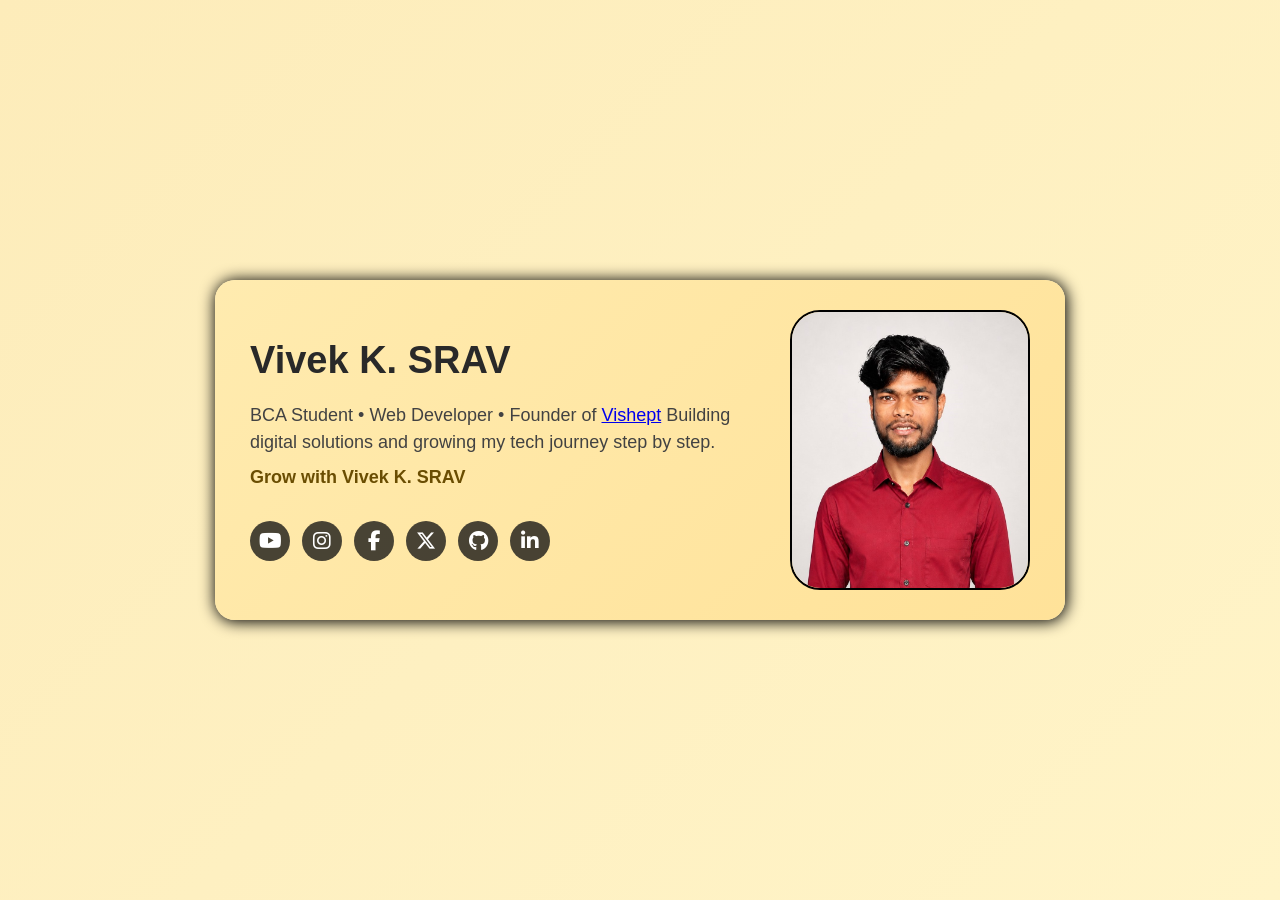
==== index.html @ 1b71d08f "Add Tittle Updated the profile webcard with new content and styles." ====
<!DOCTYPE html>
<html lang="en">

<head>
    <meta charset="UTF-8">
    <meta name="viewport" content="width=device-width, initial-scale=1.0">
    <title>vivekkumarsrav profile webcard</title>
    <meta name="description" content="Official Profile webcard of Vivek K. SRAV. AI, Web Development, Technology, Projects and Innovation | founder of Vishept.">
    <meta name="google-site-verification" content="THwd0T8BZAk3-2Z1FJiVkLfGyK24ch-OY8yPiNjxQlM" />
    <link rel="stylesheet" href="https://cdnjs.cloudflare.com/ajax/libs/font-awesome/6.5.1/css/all.min.css">

    <style>
        * {
            margin: 0;
            padding: 0;
            box-sizing: border-box;
            font-family: Arial, sans-serif;
        }

        body {
            height: 100vh;
            display: flex;
            justify-content: center;
            align-items: center;
            background: linear-gradient(135deg, #fdecba, #fff4c8);
            padding: 20px;
        }


        .profile-card {
            width: 850px;
            height: 340px;
            background: orange;
            background: linear-gradient(135deg, #ffebaf, #ffe299);
            border-radius: 20px;
            padding: 35px;
            display: flex;
            gap: 30px;
            align-items: center;
            box-shadow: 1px 1px 15px 1px rgb(0, 0, 0);
        }

        .profile-card:hover {
            box-shadow: 1px 1px 25px 1px rgb(26, 25, 25);
            background: linear-gradient(135deg, #ffe299, #ffebaf);
            transform: 0.2s;

        }


        .left-section {
            flex: 1;
            color: white;
        }

        .left-section h1 {
            font-size: 38px;
            margin-bottom: 20px;
            color: #292929;
        }

        .left-section p {
            font-size: 18px;
            line-height: 1.5;
            color: #424242;
            margin-bottom: 8px;
            text-align: left;
        }


        .social-icons {
            margin-top: 30px;
            display: flex;
            gap: 12px;
            
        }

        .social-icons a {
            width: 40px;
            height: 40px;
            border-radius: 50%;
            display: flex;
            justify-content: center;
            align-items: center;
            text-decoration: none;
            background: rgba(19, 19, 19, 0.772);
            color: white;
            font-size: 20px;
            transition: 0.2s;
        }

        .social-icons a:hover {
            background: orange;
            box-shadow: 0.5px 1px 18px 1px black;
            transform: translateY(-5px);
        }

        .right-section {
            width: 240px;
            height: 280px;
            border-radius: 30px;
            overflow: hidden;
            border: 2px solid black;
        }

        .right-section img {
            width: 100%;
            height: 100%;
            object-fit: cover;
        }

        .right-section img:hover {
            transform: translate3d(-5px);
        }

        #vks {
            font-family: sans-serif;
            font-weight: bold;
            color: #6a4d02;
            width: 25ch;
            text-wrap: nowrap;
            overflow: hidden;
            animation: typing 3s steps(20) infinite alternate-reverse;
        }

        @keyframes typing {
            from {
                width: 0;

            }
        }


        @media(max-width:768px) {

            .profile-card {
                flex-direction: column-reverse;
                text-align: center;
                width: 100%;
                height: 600px;
            }

            

            .social-icons {
                justify-content: center;
            }

            .right-section {
                width: 220px;
                height: 220px;
            }

            .left-section h1 {
                font-size: 30px;
            }

        }
    </style>
</head>

<body>

    <div class="profile-card">
        <div class="left-section">
            <h1>Vivek K. SRAV</h1>
            <p>
                <samp title="Pesuing Bachelor of Computer Application from Patna Session: 2025-28">BCA Student</samp> • Web Developer • Founder of <samp title="Vishept is Software sevice based Agency"><a title="Visit" id="vpt" href="https://yt.openinapp.co/xvghe" target="_blank">Vishept</a></samp>
                Building digital solutions and growing my tech journey step by step.
            </p>
            <p id="vks">Grow with Vivek K. SRAV</p>


            <div class="social-icons">
                <a href="https://www.youtube.com/@vivekkumar-srav" target="_blank">
                    <i class="fab fa-youtube"></i>
                </a>
                <a href="https://www.instagram.com/vivekkumarsrav/" target="_blank">
                    <i class="fab fa-instagram"></i>
                </a>
                <a href="https://www.facebook.com/vivekkumarsrav/" target="_blank">
                    <i class="fab fa-facebook-f"></i>
                </a>
                <a href="https://x.com/vivekkumarsrav/" target="_blank">
                    <i class="fab fa-x-twitter"></i>
                </a>

                <a href="https://github.com/vivekkumarsrav" target="_blank">
                    <i class="fab fa-github"></i>
                </a>

                <a href="https://www.linkedin.com/in/vivekkumarsrav/" target="_blank">
                    <i class="fab fa-linkedin-in"></i>
                </a>
            </div>
        </div>
        
        <div class="right-section">
            <img src="vivekkumar-srav.jpg" alt="Vivek K. SRAV photo">
        </div>

    </div>

</body>

</html>
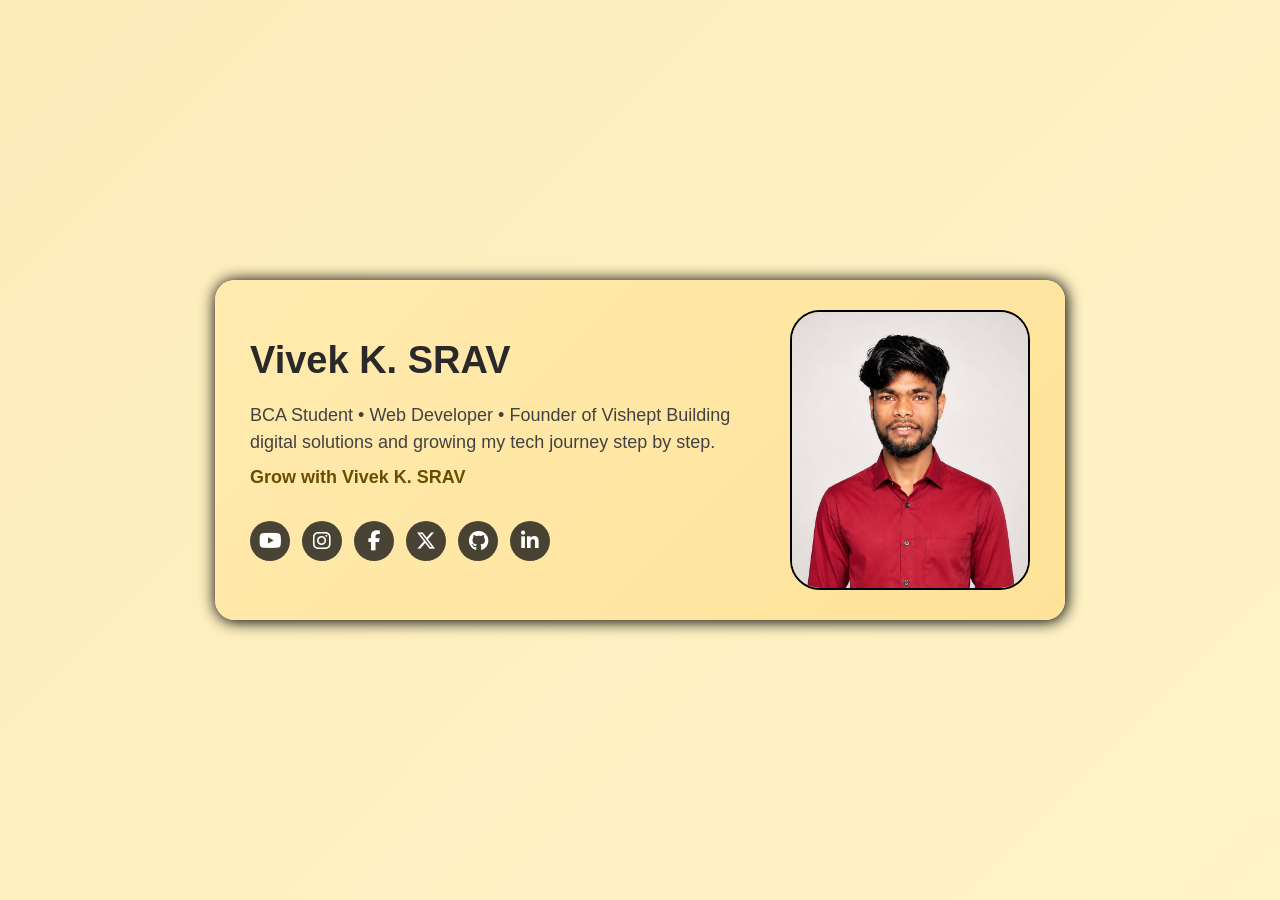
==== commit 8ea023a5: "Update index.html" ====
--- a/index.html
+++ b/index.html
@@ -65,6 +65,14 @@
             color: #424242;
             margin-bottom: 8px;
             text-align: left;
+        }
+        #vpt{
+            text-decoration: none;
+            color: #424242;
+        }
+        #vpt:hover{
+            color: black ;
+            text-decoration: underline;
         }
 
 
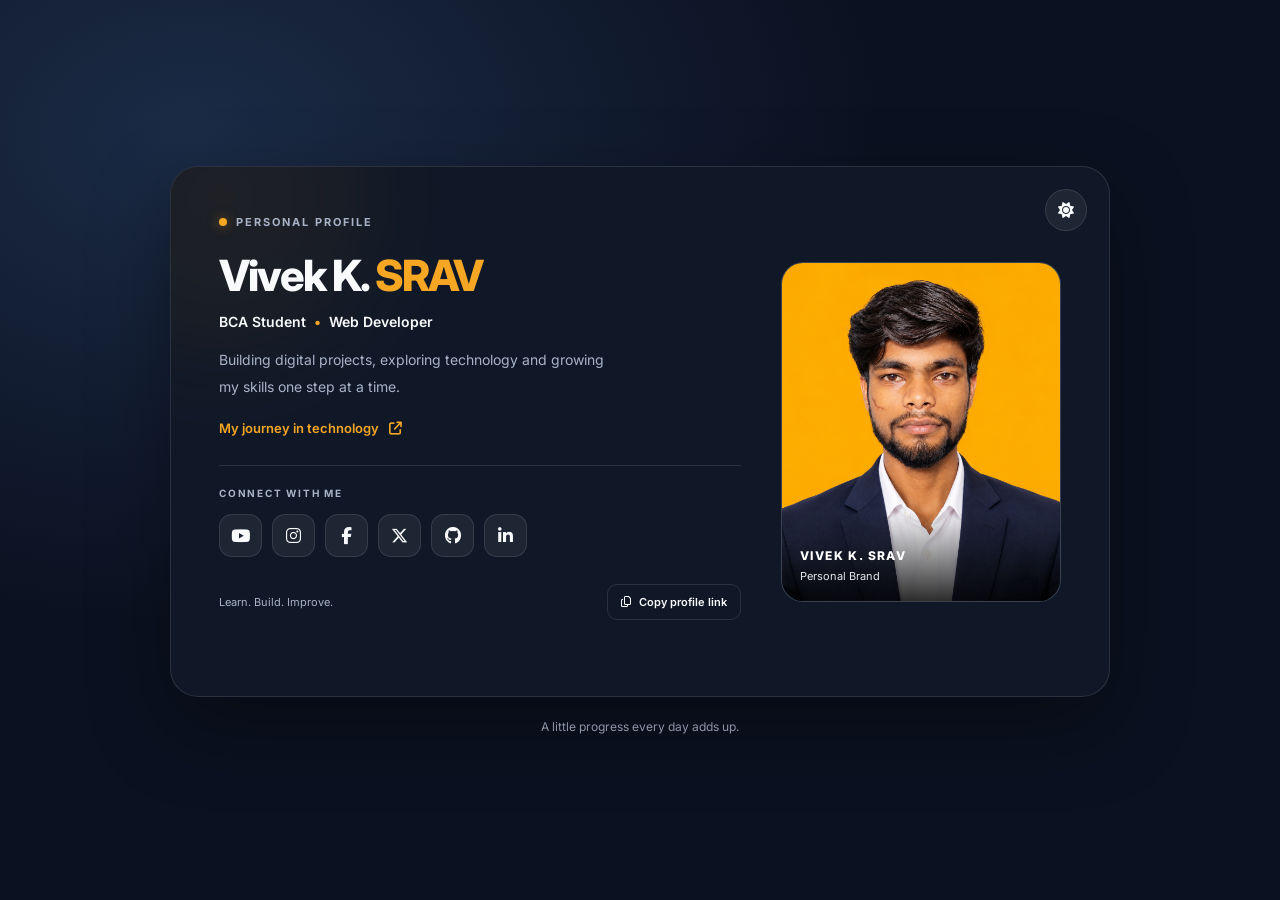
==== commit f3297d99: "Redesign personal profile card and organize project files" ====
--- a/index.html
+++ b/index.html
@@ -1,214 +1,144 @@
+
 <!DOCTYPE html>
 <html lang="en">
-
 <head>
     <meta charset="UTF-8">
     <meta name="viewport" content="width=device-width, initial-scale=1.0">
-    <title>vivekkumarsrav profile webcard</title>
-    <meta name="description" content="Official Profile webcard of Vivek K. SRAV. AI, Web Development, Technology, Projects and Innovation | founder of Vishept.">
-    <meta name="google-site-verification" content="THwd0T8BZAk3-2Z1FJiVkLfGyK24ch-OY8yPiNjxQlM" />
-    <link rel="stylesheet" href="https://cdnjs.cloudflare.com/ajax/libs/font-awesome/6.5.1/css/all.min.css">
 
-    <style>
-        * {
-            margin: 0;
-            padding: 0;
-            box-sizing: border-box;
-            font-family: Arial, sans-serif;
-        }
+    <meta name="description"
+          content="Official profile of Vivek K. SRAV. Explore my technology journey, projects and social profiles.">
 
-        body {
-            height: 100vh;
-            display: flex;
-            justify-content: center;
-            align-items: center;
-            background: linear-gradient(135deg, #fdecba, #fff4c8);
-            padding: 20px;
-        }
+    <meta name="theme-color" content="#101827">
+    <link rel="canonical" href="https://vivekkumarsrav.github.io/">
 
+    <title>Vivek K. SRAV | Personal Profile</title>
 
-        .profile-card {
-            width: 850px;
-            height: 340px;
-            background: orange;
-            background: linear-gradient(135deg, #ffebaf, #ffe299);
-            border-radius: 20px;
-            padding: 35px;
-            display: flex;
-            gap: 30px;
-            align-items: center;
-            box-shadow: 1px 1px 15px 1px rgb(0, 0, 0);
-        }
+    <link rel="preconnect" href="https://fonts.googleapis.com">
+    <link rel="preconnect" href="https://fonts.gstatic.com" crossorigin>
 
-        .profile-card:hover {
-            box-shadow: 1px 1px 25px 1px rgb(26, 25, 25);
-            background: linear-gradient(135deg, #ffe299, #ffebaf);
-            transform: 0.2s;
+    <link href="https://fonts.googleapis.com/css2?family=Inter:wght@400;500;600;700;800&display=swap"
+          rel="stylesheet">
 
-        }
+    <link rel="stylesheet"
+          href="https://cdnjs.cloudflare.com/ajax/libs/font-awesome/6.5.1/css/all.min.css">
 
-
-        .left-section {
-            flex: 1;
-            color: white;
-        }
-
-        .left-section h1 {
-            font-size: 38px;
-            margin-bottom: 20px;
-            color: #292929;
-        }
-
-        .left-section p {
-            font-size: 18px;
-            line-height: 1.5;
-            color: #424242;
-            margin-bottom: 8px;
-            text-align: left;
-        }
-        #vpt{
-            text-decoration: none;
-            color: #424242;
-        }
-        #vpt:hover{
-            color: black ;
-            text-decoration: underline;
-        }
-
-
-        .social-icons {
-            margin-top: 30px;
-            display: flex;
-            gap: 12px;
-            
-        }
-
-        .social-icons a {
-            width: 40px;
-            height: 40px;
-            border-radius: 50%;
-            display: flex;
-            justify-content: center;
-            align-items: center;
-            text-decoration: none;
-            background: rgba(19, 19, 19, 0.772);
-            color: white;
-            font-size: 20px;
-            transition: 0.2s;
-        }
-
-        .social-icons a:hover {
-            background: orange;
-            box-shadow: 0.5px 1px 18px 1px black;
-            transform: translateY(-5px);
-        }
-
-        .right-section {
-            width: 240px;
-            height: 280px;
-            border-radius: 30px;
-            overflow: hidden;
-            border: 2px solid black;
-        }
-
-        .right-section img {
-            width: 100%;
-            height: 100%;
-            object-fit: cover;
-        }
-
-        .right-section img:hover {
-            transform: translate3d(-5px);
-        }
-
-        #vks {
-            font-family: sans-serif;
-            font-weight: bold;
-            color: #6a4d02;
-            width: 25ch;
-            text-wrap: nowrap;
-            overflow: hidden;
-            animation: typing 3s steps(20) infinite alternate-reverse;
-        }
-
-        @keyframes typing {
-            from {
-                width: 0;
-
-            }
-        }
-
-
-        @media(max-width:768px) {
-
-            .profile-card {
-                flex-direction: column-reverse;
-                text-align: center;
-                width: 100%;
-                height: 600px;
-            }
-
-            
-
-            .social-icons {
-                justify-content: center;
-            }
-
-            .right-section {
-                width: 220px;
-                height: 220px;
-            }
-
-            .left-section h1 {
-                font-size: 30px;
-            }
-
-        }
-    </style>
+    <link rel="stylesheet" href="style.css">
+    <script src="script.js" defer></script>
 </head>
 
 <body>
+    <main class="page-container">
 
-    <div class="profile-card">
-        <div class="left-section">
-            <h1>Vivek K. SRAV</h1>
-            <p>
-                <samp title="Pesuing Bachelor of Computer Application from Patna Session: 2025-28">BCA Student</samp> • Web Developer • Founder of <samp title="Vishept is Software sevice based Agency"><a title="Visit" id="vpt" href="https://yt.openinapp.co/xvghe" target="_blank">Vishept</a></samp>
-                Building digital solutions and growing my tech journey step by step.
-            </p>
-            <p id="vks">Grow with Vivek K. SRAV</p>
+        <article class="profile-card">
 
+            <button class="theme-toggle"
+                    id="themeToggle"
+                    type="button"
+                    aria-label="Switch to light theme"
+                    title="Toggle theme">
+                <i class="fa-solid fa-sun" aria-hidden="true"></i>
+            </button>
 
-            <div class="social-icons">
-                <a href="https://www.youtube.com/@vivekkumar-srav" target="_blank">
-                    <i class="fab fa-youtube"></i>
-                </a>
-                <a href="https://www.instagram.com/vivekkumarsrav/" target="_blank">
-                    <i class="fab fa-instagram"></i>
-                </a>
-                <a href="https://www.facebook.com/vivekkumarsrav/" target="_blank">
-                    <i class="fab fa-facebook-f"></i>
-                </a>
-                <a href="https://x.com/vivekkumarsrav/" target="_blank">
-                    <i class="fab fa-x-twitter"></i>
+            <div class="profile-content">
+
+                <div class="eyebrow">
+                    <span class="status-dot"></span>
+                    PERSONAL PROFILE
+                </div>
+
+                <h1>Vivek K. <span>SRAV</span></h1>
+
+                <p class="role">
+                    BCA Student <span>•</span> Web Developer
+                </p>
+
+                <p class="description">
+                    Building digital projects, exploring technology
+                    and growing my skills one step at a time.
+                </p>
+
+                <a class="brand-link"
+                   href="https://www.linkedin.com/in/vivekkumarsrav/"
+                   target="_blank"
+                   rel="noopener noreferrer">
+                    <span>My journey in technology</span>
+                    <i class="fa-solid fa-arrow-up-right-from-square"
+                       aria-hidden="true"></i>
                 </a>
 
-                <a href="https://github.com/vivekkumarsrav" target="_blank">
-                    <i class="fab fa-github"></i>
-                </a>
+                <div class="divider"></div>
 
-                <a href="https://www.linkedin.com/in/vivekkumarsrav/" target="_blank">
-                    <i class="fab fa-linkedin-in"></i>
-                </a>
+                <p class="social-heading">CONNECT WITH ME</p>
+
+                <nav class="social-links" aria-label="Social media profiles">
+
+                    <a href="https://www.youtube.com/@vivekkumar-srav"
+                       target="_blank" rel="noopener noreferrer"
+                       aria-label="YouTube" title="YouTube">
+                        <i class="fa-brands fa-youtube" aria-hidden="true"></i>
+                    </a>
+
+                    <a href="https://www.instagram.com/vivekkumarsrav/"
+                       target="_blank" rel="noopener noreferrer"
+                       aria-label="Instagram" title="Instagram">
+                        <i class="fa-brands fa-instagram" aria-hidden="true"></i>
+                    </a>
+
+                    <a href="https://www.facebook.com/vivekkumarsrav/"
+                       target="_blank" rel="noopener noreferrer"
+                       aria-label="Facebook" title="Facebook">
+                        <i class="fa-brands fa-facebook-f" aria-hidden="true"></i>
+                    </a>
+
+                    <a href="https://x.com/vivekkumarsrav"
+                       target="_blank" rel="noopener noreferrer"
+                       aria-label="X" title="X">
+                        <i class="fa-brands fa-x-twitter" aria-hidden="true"></i>
+                    </a>
+
+                    <a href="https://github.com/vivekkumarsrav"
+                       target="_blank" rel="noopener noreferrer"
+                       aria-label="GitHub" title="GitHub">
+                        <i class="fa-brands fa-github" aria-hidden="true"></i>
+                    </a>
+
+                    <a href="https://www.linkedin.com/in/vivekkumarsrav/"
+                       target="_blank" rel="noopener noreferrer"
+                       aria-label="LinkedIn" title="LinkedIn">
+                        <i class="fa-brands fa-linkedin-in" aria-hidden="true"></i>
+                    </a>
+
+                </nav>
+
+                <div class="card-footer">
+                    <span>Learn. Build. Improve.</span>
+
+                    <button id="copyButton" class="copy-button" type="button">
+                        <i class="fa-regular fa-copy" aria-hidden="true"></i>
+                        <span>Copy profile link</span>
+                    </button>
+                </div>
+
+                <p id="copyMessage" class="copy-message"
+                   role="status" aria-live="polite"></p>
+
             </div>
-        </div>
-        
-        <div class="right-section">
-            <img src="vivekkumar-srav.jpg" alt="Vivek K. SRAV photo">
-        </div>
 
-    </div>
+            <div class="profile-image">
+                <img src="vivekkumarsrav.png"
+                     alt="Portrait of Vivek K. SRAV"
+                     fetchpriority="high">
 
+                <div class="image-caption">
+                    <span>VIVEK K. SRAV</span>
+                    <span>Personal Brand</span>
+                </div>
+            </div>
+
+        </article>
+
+        <p class="page-note">A little progress every day adds up.</p>
+
+    </main>
 </body>
-
 </html>
--- a/style.css
+++ b/style.css
@@ -0,0 +1,412 @@
+
+/* ---------- Base styles ---------- */
+
+:root {
+    color-scheme: dark;
+    --page-bg: #0b1120;
+    --card-bg: #101827;
+    --text: #f8fafc;
+    --muted: #a8b3c7;
+    --accent: #f5a623;
+    --border: rgba(255, 255, 255, 0.11);
+    --icon-bg: rgba(255, 255, 255, 0.06);
+    --shadow: rgba(0, 0, 0, 0.35);
+}
+
+* {
+    margin: 0;
+    padding: 0;
+    box-sizing: border-box;
+}
+
+body {
+    min-height: 100vh;
+    font-family: "Inter", sans-serif;
+    background:
+        radial-gradient(ellipse at 15% 15%, #1b2b46 0%, transparent 45%),
+        var(--page-bg);
+    color: var(--text);
+    display: grid;
+    place-items: center;
+    padding: 32px 18px;
+    transition: background 0.3s, color 0.3s;
+}
+
+button,
+a {
+    -webkit-tap-highlight-color: transparent;
+}
+
+button {
+    font: inherit;
+}
+
+a {
+    color: inherit;
+}
+
+/* ---------- Main layout ---------- */
+
+.page-container {
+    width: 100%;
+    max-width: 940px;
+}
+
+.profile-card {
+    position: relative;
+    display: grid;
+    grid-template-columns: 1fr 280px;
+    align-items: center;
+    gap: 40px;
+    padding: 48px;
+    background: var(--card-bg);
+    border: 1px solid var(--border);
+    border-radius: 28px;
+    box-shadow: 0 28px 80px var(--shadow);
+    overflow: hidden;
+    isolation: isolate;
+    transition: background 0.3s, border-color 0.3s;
+}
+
+.profile-card::before {
+    content: "";
+    position: absolute;
+    top: -120px;
+    left: -100px;
+    width: 300px;
+    height: 300px;
+    border-radius: 50%;
+    background: var(--accent);
+    opacity: 0.06;
+    filter: blur(60px);
+    z-index: -1;
+}
+
+/* ---------- Theme button ---------- */
+
+.theme-toggle {
+    position: absolute;
+    top: 22px;
+    right: 22px;
+    width: 42px;
+    height: 42px;
+    border-radius: 50%;
+    border: 1px solid var(--border);
+    background: var(--icon-bg);
+    color: var(--text);
+    cursor: pointer;
+    transition: transform 0.2s, background 0.2s;
+}
+
+.theme-toggle:hover {
+    transform: rotate(15deg);
+    background: var(--accent);
+    color: #101827;
+}
+
+/* ---------- Profile content ---------- */
+
+.profile-content {
+    min-width: 0;
+}
+
+.eyebrow {
+    display: flex;
+    align-items: center;
+    gap: 9px;
+    color: var(--muted);
+    font-size: 11px;
+    font-weight: 700;
+    letter-spacing: 2px;
+    margin-bottom: 22px;
+}
+
+.status-dot {
+    width: 8px;
+    height: 8px;
+    background: var(--accent);
+    border-radius: 50%;
+    box-shadow: 0 0 12px rgba(245, 166, 35, 0.5);
+}
+
+.profile-content h1 {
+    font-size: clamp(30px, 4vw, 43px);
+    font-weight: 800;
+    line-height: 1.15;
+    letter-spacing: -1.8px;
+    margin-bottom: 13px;
+}
+
+.profile-content h1 span {
+    color: var(--accent);
+}
+
+.role {
+    font-size: 14px;
+    font-weight: 600;
+    color: var(--text);
+    margin-bottom: 17px;
+}
+
+.role span {
+    color: var(--accent);
+    padding: 0 4px;
+}
+
+.description {
+    max-width: 390px;
+    font-size: 14px;
+    line-height: 1.9;
+    color: var(--muted);
+}
+
+.brand-link {
+    display: inline-flex;
+    align-items: center;
+    gap: 10px;
+    margin-top: 20px;
+    font-size: 13px;
+    font-weight: 600;
+    color: var(--accent);
+    text-decoration: none;
+    transition: gap 0.2s;
+}
+
+.brand-link:hover {
+    gap: 15px;
+}
+
+.divider {
+    height: 1px;
+    background: var(--border);
+    margin: 28px 0 21px;
+}
+
+.social-heading {
+    color: var(--muted);
+    font-size: 10px;
+    font-weight: 700;
+    letter-spacing: 1.8px;
+    margin-bottom: 15px;
+}
+
+/* ---------- Social icons ---------- */
+
+.social-links {
+    display: flex;
+    flex-wrap: wrap;
+    gap: 10px;
+}
+
+.social-links a {
+    display: grid;
+    place-items: center;
+    width: 43px;
+    height: 43px;
+    border-radius: 13px;
+    background: var(--icon-bg);
+    border: 1px solid var(--border);
+    color: var(--text);
+    font-size: 17px;
+    text-decoration: none;
+    transition:
+        transform 0.22s ease,
+        background 0.22s ease,
+        color 0.22s ease;
+}
+
+.social-links a:hover {
+    background: var(--accent);
+    color: #101827;
+    transform: translateY(-4px);
+}
+
+a:focus-visible,
+button:focus-visible {
+    outline: 2px solid var(--accent);
+    outline-offset: 4px;
+}
+
+/* ---------- Footer and copy button ---------- */
+
+.card-footer {
+    display: flex;
+    align-items: center;
+    justify-content: space-between;
+    gap: 12px;
+    flex-wrap: wrap;
+    margin-top: 27px;
+    color: var(--muted);
+    font-size: 11px;
+}
+
+.copy-button {
+    display: inline-flex;
+    align-items: center;
+    gap: 8px;
+    padding: 10px 13px;
+    border: 1px solid var(--border);
+    border-radius: 10px;
+    background: transparent;
+    color: var(--text);
+    font-size: 11px;
+    font-weight: 600;
+    cursor: pointer;
+    transition: background 0.2s, color 0.2s;
+}
+
+.copy-button:hover {
+    background: var(--accent);
+    color: #101827;
+}
+
+.copy-message {
+    min-height: 18px;
+    margin-top: 10px;
+    font-size: 12px;
+    color: var(--accent);
+}
+
+/* ---------- Profile image ---------- */
+
+.profile-image {
+    position: relative;
+    height: 340px;
+    border-radius: 22px;
+    overflow: hidden;
+    background: #202c3d;
+    border: 1px solid var(--border);
+}
+
+.profile-image img {
+    width: 100%;
+    height: 100%;
+    display: block;
+    object-fit: cover;
+    object-position: center;
+    transition: transform 0.5s ease;
+}
+
+.profile-image:hover img {
+    transform: scale(1.045);
+}
+
+.image-caption {
+    position: absolute;
+    inset: auto 0 0;
+    display: flex;
+    flex-direction: column;
+    gap: 6px;
+    padding: 36px 18px 18px;
+    background: linear-gradient(transparent, rgba(0, 0, 0, 0.82));
+}
+
+.image-caption span:first-child {
+    color: white;
+    font-size: 12px;
+    font-weight: 800;
+    letter-spacing: 1.4px;
+}
+
+.image-caption span:last-child {
+    color: #e5e7eb;
+    font-size: 11px;
+}
+
+/* ---------- Page footer ---------- */
+
+.page-note {
+    text-align: center;
+    margin-top: 22px;
+    color: var(--muted);
+    font-size: 12px;
+}
+
+/* ---------- Light theme ---------- */
+
+body.light-theme {
+    color-scheme: light;
+    --page-bg: #f2f4f8;
+    --card-bg: #ffffff;
+    --text: #182235;
+    --muted: #647084;
+    --accent: #bd7600;
+    --border: rgba(24, 34, 53, 0.12);
+    --icon-bg: #f0f2f6;
+    --shadow: rgba(31, 41, 55, 0.12);
+}
+
+body.light-theme {
+    background:
+        radial-gradient(ellipse at 15% 15%, #fff0ce 0%, transparent 45%),
+        var(--page-bg);
+}
+
+/* ---------- Responsive design ---------- */
+
+@media (max-width: 720px) {
+    body {
+        padding: 22px 14px;
+    }
+
+    .profile-card {
+        grid-template-columns: 1fr;
+        gap: 28px;
+        padding: 30px 24px;
+        border-radius: 23px;
+    }
+
+    .profile-content {
+        order: 2;
+    }
+
+    .profile-image {
+        order: 1;
+        width: 100%;
+        max-width: 270px;
+        height: 270px;
+        margin: 0 auto;
+        border-radius: 20px;
+    }
+
+    .theme-toggle {
+        top: 16px;
+        right: 16px;
+        z-index: 2;
+    }
+
+    .profile-content h1 {
+        font-size: clamp(29px, 7vw, 38px);
+    }
+
+    .description {
+        max-width: 100%;
+    }
+}
+
+@media (max-width: 380px) {
+    .profile-card {
+        padding: 25px 18px;
+    }
+
+    .social-links {
+        gap: 8px;
+    }
+
+    .social-links a {
+        width: 39px;
+        height: 39px;
+    }
+}
+
+/* Respect reduced-motion preferences */
+
+@media (prefers-reduced-motion: reduce) {
+    *,
+    *::before,
+    *::after {
+        scroll-behavior: auto !important;
+        animation-duration: 0.01ms !important;
+        transition-duration: 0.01ms !important;
+    }
+}
